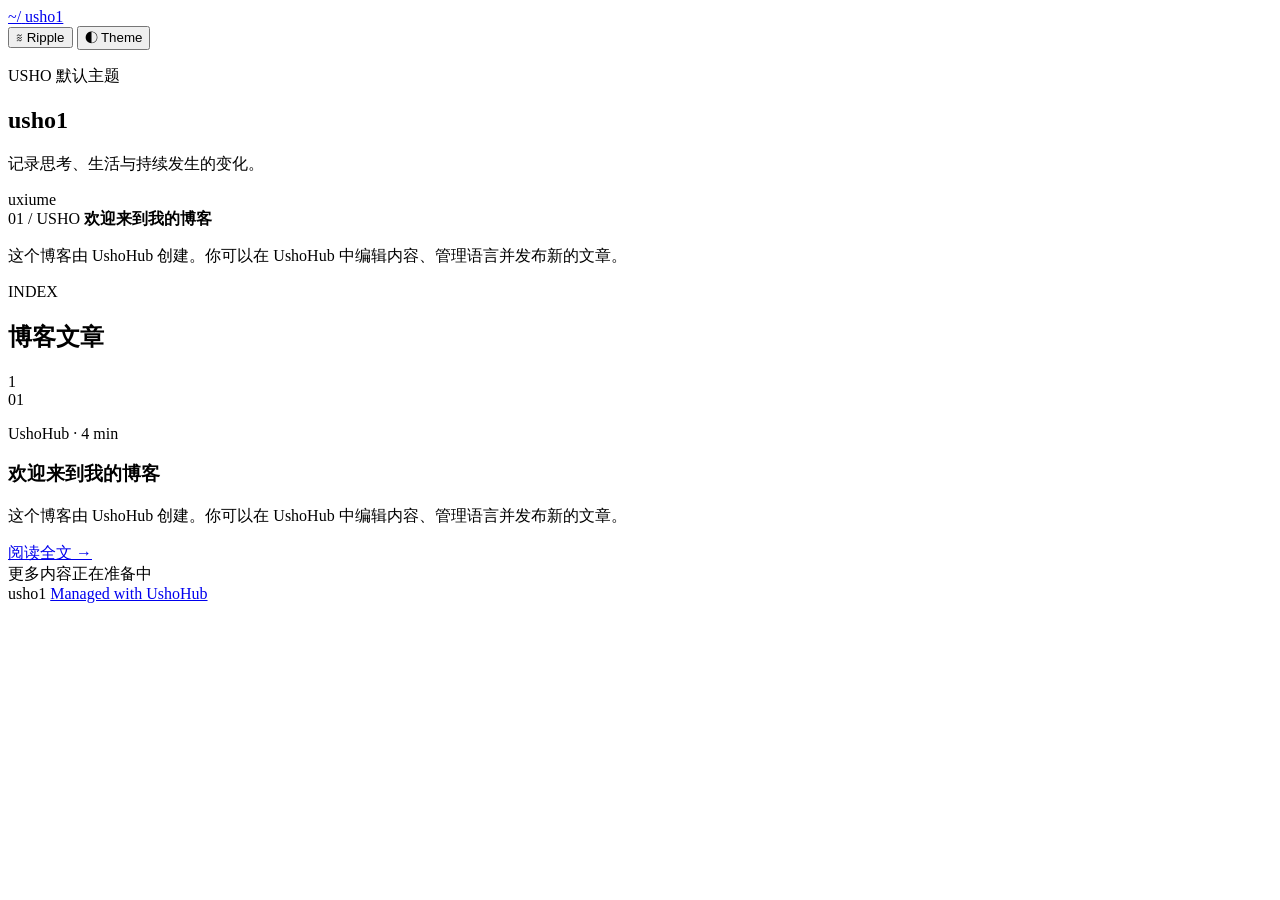
==== index.html @ b520583d "ushohub update" ====
<!doctype html>
<html lang="zh-CN">
  <head>
    <meta charset="utf-8" />
    <meta name="viewport" content="width=device-width, initial-scale=1" />
    <meta name="color-scheme" content="dark light" />
    <meta name="theme-color" content="#08141d" />
    <title>usho1</title>
    <meta name="description" content="记录思考、生活与持续发生的变化。" />
    <link rel="stylesheet" href="./assets/usho-default.css" />
    <script>
      (function () {
        var saved = localStorage.getItem("usho-color-mode") || "system";
        var dark = saved === "dark" || (saved === "system" && matchMedia("(prefers-color-scheme: dark)").matches);
        document.documentElement.dataset.theme = dark ? "dark" : "light";
        document.documentElement.dataset.mode = saved;
      })();
    </script>
  </head>
  <body>
    <div class="water-layer" aria-hidden="true"></div>
    <header class="site-header">
      <a class="brand" href="./" aria-label="usho1">
        <span class="brand-mark">~/</span>
        <span>usho1</span>
      </a>
      <div class="header-actions">
        <button id="ripple-toggle" type="button" aria-label="切换水波纹">≋ <span>Ripple</span></button>
        <button id="theme-toggle" type="button" aria-label="切换颜色模式">◐ <span>Theme</span></button>
      </div>
    </header>

    <main>
      <section class="hero">
        <div class="hero-copy">
          <p class="eyebrow">USHO 默认主题</p>
          <h1>usho1</h1>
          <p class="intro">记录思考、生活与持续发生的变化。</p>
          <div class="author"><span></span>uxiume</div>
        </div>
        <aside class="hero-preview">
          <span>01 / USHO</span>
          <strong>欢迎来到我的博客</strong>
          <p>这个博客由 UshoHub 创建。你可以在 UshoHub 中编辑内容、管理语言并发布新的文章。</p>
        </aside>
      </section>

      <section class="writing">
        <div class="section-heading">
          <div>
            <p class="eyebrow">INDEX</p>
            <h2>博客文章</h2>
          </div>
          <span>1</span>
        </div>
        <article class="post-card">
          <div class="post-index">01</div>
          <div>
            <p class="post-meta">UshoHub · 4 min</p>
            <h3>欢迎来到我的博客</h3>
            <p>这个博客由 UshoHub 创建。你可以在 UshoHub 中编辑内容、管理语言并发布新的文章。</p>
          </div>
          <a href="./posts/welcome/">阅读全文 →</a>
        </article>
        <div class="empty-note">更多内容正在准备中</div>
      </section>
    </main>

    <footer>
      <span>usho1</span>
      <a href="https://uxiume.github.io/usho/" rel="noreferrer">Managed with UshoHub</a>
    </footer>
    <script src="./assets/usho-default.js"></script>
  </body>
</html>
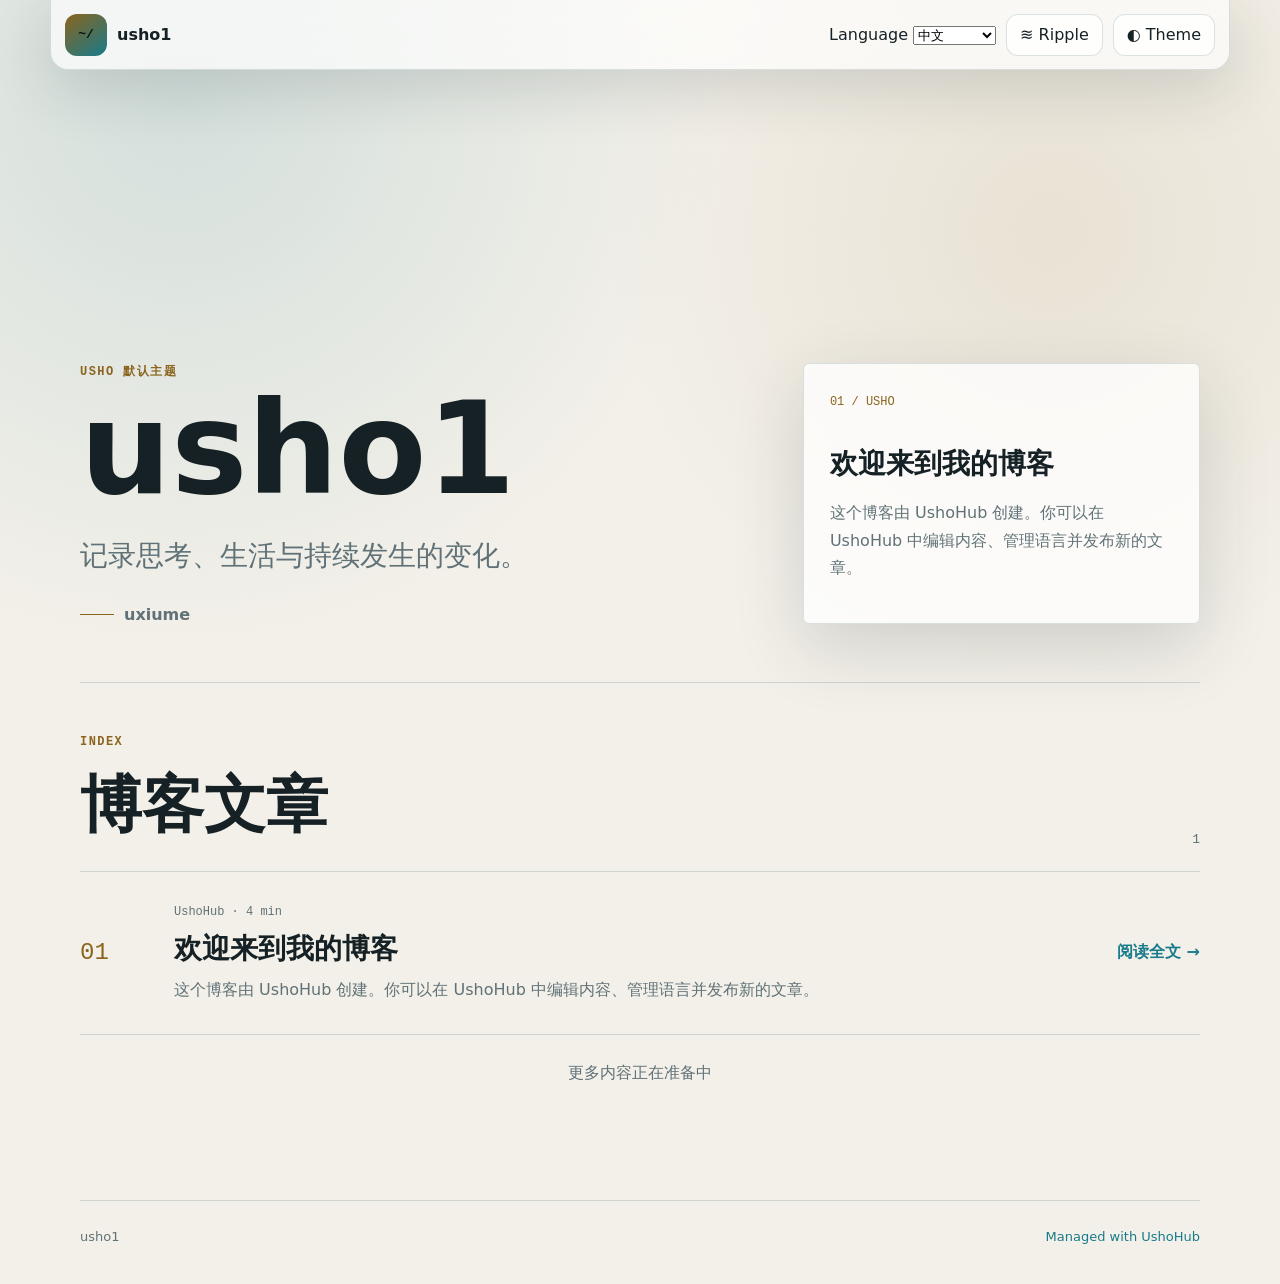
==== commit ad7f3c45: "ushohub update" ====
--- a/index.html
+++ b/index.html
@@ -25,23 +25,27 @@
         <span>usho1</span>
       </a>
       <div class="header-actions">
-        <button id="ripple-toggle" type="button" aria-label="切换水波纹">≋ <span>Ripple</span></button>
-        <button id="theme-toggle" type="button" aria-label="切换颜色模式">◐ <span>Theme</span></button>
+        <label class="language-control">
+          <span class="sr-only">Language</span>
+          <select id="language-select" aria-label="Language"><option value="zh-CN" selected>中文</option><option value="en">English</option><option value="ja">日本語</option><option value="ko">한국어</option><option value="fr">Français</option><option value="de">Deutsch</option><option value="es">Español</option><option value="pt">Português</option><option value="ru">Русский</option><option value="ar">العربية</option></select>
+        </label>
+        <button id="ripple-toggle" type="button" aria-label="切换水波纹">≋ <span id="ripple-label">Ripple</span></button>
+        <button id="theme-toggle" type="button" aria-label="切换颜色模式">◐ <span id="theme-label">Theme</span></button>
       </div>
     </header>
 
     <main>
       <section class="hero">
         <div class="hero-copy">
-          <p class="eyebrow">USHO 默认主题</p>
+          <p class="eyebrow" data-i18n="eyebrow">USHO 默认主题</p>
           <h1>usho1</h1>
-          <p class="intro">记录思考、生活与持续发生的变化。</p>
+          <p class="intro" data-i18n="intro">记录思考、生活与持续发生的变化。</p>
           <div class="author"><span></span>uxiume</div>
         </div>
         <aside class="hero-preview">
           <span>01 / USHO</span>
-          <strong>欢迎来到我的博客</strong>
-          <p>这个博客由 UshoHub 创建。你可以在 UshoHub 中编辑内容、管理语言并发布新的文章。</p>
+          <strong data-i18n="welcome">欢迎来到我的博客</strong>
+          <p data-i18n="excerpt">这个博客由 UshoHub 创建。你可以在 UshoHub 中编辑内容、管理语言并发布新的文章。</p>
         </aside>
       </section>
 
@@ -49,7 +53,7 @@
         <div class="section-heading">
           <div>
             <p class="eyebrow">INDEX</p>
-            <h2>博客文章</h2>
+            <h2 data-i18n="latest">博客文章</h2>
           </div>
           <span>1</span>
         </div>
@@ -57,12 +61,12 @@
           <div class="post-index">01</div>
           <div>
             <p class="post-meta">UshoHub · 4 min</p>
-            <h3>欢迎来到我的博客</h3>
-            <p>这个博客由 UshoHub 创建。你可以在 UshoHub 中编辑内容、管理语言并发布新的文章。</p>
+            <h3 data-i18n="welcome">欢迎来到我的博客</h3>
+            <p data-i18n="excerpt">这个博客由 UshoHub 创建。你可以在 UshoHub 中编辑内容、管理语言并发布新的文章。</p>
           </div>
-          <a href="./posts/welcome/">阅读全文 →</a>
+          <a href="./posts/welcome/"><span data-i18n="read">阅读全文</span> →</a>
         </article>
-        <div class="empty-note">更多内容正在准备中</div>
+        <div class="empty-note" data-i18n="empty">更多内容正在准备中</div>
       </section>
     </main>
 
--- a/assets/usho-default.css
+++ b/assets/usho-default.css
@@ -0,0 +1,110 @@
+:root {
+  color-scheme: dark;
+  --bg: #05090d;
+  --panel: rgba(10, 22, 31, 0.78);
+  --panel-strong: #0b1821;
+  --text: #eaf5f6;
+  --muted: #91a8ad;
+  --line: rgba(148, 211, 218, 0.18);
+  --accent: #d8b66f;
+  --cyan: #69d8e7;
+  --shadow: rgba(0, 0, 0, 0.42);
+}
+
+:root[data-theme="light"] {
+  color-scheme: light;
+  --bg: #f3f0e9;
+  --panel: rgba(255, 255, 255, 0.76);
+  --panel-strong: #ffffff;
+  --text: #152125;
+  --muted: #607277;
+  --line: rgba(33, 78, 85, 0.16);
+  --accent: #8b641e;
+  --cyan: #187b8b;
+  --shadow: rgba(26, 46, 50, 0.16);
+}
+
+* { box-sizing: border-box; }
+html { min-height: 100%; background: var(--bg); }
+body {
+  min-height: 100vh;
+  margin: 0;
+  background:
+    radial-gradient(circle at 14% 8%, color-mix(in srgb, var(--cyan) 14%, transparent), transparent 34%),
+    radial-gradient(circle at 82% 18%, color-mix(in srgb, var(--accent) 10%, transparent), transparent 30%),
+    var(--bg);
+  color: var(--text);
+  font-family: Inter, ui-sans-serif, system-ui, -apple-system, BlinkMacSystemFont, "Segoe UI", sans-serif;
+  letter-spacing: 0;
+}
+
+a { color: inherit; text-decoration: none; }
+button { font: inherit; }
+.water-layer { position: fixed; inset: 0; z-index: 0; pointer-events: none; overflow: hidden; }
+.water-layer i { position: absolute; width: 18px; aspect-ratio: 1; border: 1px solid color-mix(in srgb, var(--cyan) 38%, transparent); border-radius: 50%; transform: translate(-50%, -50%); animation: ripple 1.4s ease-out forwards; }
+@keyframes ripple { to { width: 220px; opacity: 0; } }
+
+.site-header, main, footer { position: relative; z-index: 1; }
+.site-header {
+  position: sticky;
+  top: 0;
+  z-index: 20;
+  display: flex;
+  align-items: center;
+  justify-content: space-between;
+  width: min(1180px, calc(100% - 28px));
+  min-height: 70px;
+  margin: 0 auto;
+  padding: 10px 14px;
+  border: 1px solid var(--line);
+  border-top: 0;
+  border-radius: 0 0 18px 18px;
+  background: color-mix(in srgb, var(--panel) 88%, transparent);
+  box-shadow: 0 18px 60px var(--shadow);
+  backdrop-filter: blur(20px);
+}
+.brand, .header-actions { display: flex; align-items: center; gap: 10px; }
+.brand { font-weight: 850; }
+.brand-mark { display: grid; width: 42px; height: 42px; place-items: center; border-radius: 12px; background: linear-gradient(145deg, var(--accent), var(--cyan)); color: #071015; font-family: monospace; }
+.header-actions button { min-height: 42px; padding: 0 13px; border: 1px solid var(--line); border-radius: 12px; background: var(--panel); color: var(--text); cursor: pointer; }
+
+main { width: min(1120px, calc(100% - 36px)); margin: 0 auto; }
+.hero { display: grid; grid-template-columns: minmax(0, 1.4fr) minmax(280px, 0.8fr); gap: 28px; align-items: end; min-height: 68vh; padding: 82px 0 58px; }
+.eyebrow { margin: 0 0 14px; color: var(--accent); font-family: ui-monospace, monospace; font-size: 12px; font-weight: 800; letter-spacing: 0.12em; text-transform: uppercase; }
+.hero h1 { max-width: 840px; margin: 0; font-size: clamp(58px, 10vw, 132px); line-height: 0.86; overflow-wrap: anywhere; }
+.intro { max-width: 680px; margin: 30px 0 0; color: var(--muted); font-size: clamp(18px, 2.4vw, 28px); line-height: 1.55; }
+.author { display: flex; gap: 10px; align-items: center; margin-top: 28px; color: var(--muted); font-weight: 700; }
+.author span { width: 34px; height: 1px; background: var(--accent); }
+.hero-preview { padding: 26px; border: 1px solid var(--line); border-radius: 6px; background: var(--panel); box-shadow: 0 24px 70px var(--shadow); }
+.hero-preview span, .post-meta { color: var(--accent); font-family: monospace; font-size: 12px; }
+.hero-preview strong { display: block; margin: 36px 0 12px; font-size: 28px; }
+.hero-preview p, .post-card p { color: var(--muted); line-height: 1.7; }
+
+.writing { padding: 52px 0 88px; border-top: 1px solid var(--line); }
+.section-heading { display: flex; align-items: end; justify-content: space-between; margin-bottom: 24px; }
+.section-heading h2 { margin: 0; font-size: clamp(34px, 5vw, 62px); }
+.section-heading > span { color: var(--muted); font-family: monospace; }
+.post-card { display: grid; grid-template-columns: 70px minmax(0, 1fr) auto; gap: 24px; align-items: center; padding: 30px 0; border-top: 1px solid var(--line); border-bottom: 1px solid var(--line); }
+.post-index { color: var(--accent); font-family: monospace; font-size: 24px; }
+.post-card h3 { margin: 8px 0; font-size: 28px; }
+.post-card p { margin: 0; }
+.post-card a { color: var(--cyan); font-weight: 800; }
+.empty-note { padding: 28px 0; color: var(--muted); text-align: center; }
+
+.article-shell { width: min(840px, calc(100% - 36px)); padding: 54px 0 90px; }
+.back-link { display: inline-flex; margin-bottom: 70px; color: var(--muted); }
+.article-body { padding: clamp(28px, 6vw, 70px); border: 1px solid var(--line); background: var(--panel); box-shadow: 0 30px 90px var(--shadow); }
+.article-body h1 { margin: 0 0 30px; font-size: clamp(42px, 7vw, 76px); line-height: 1; }
+.article-body > p:last-child { color: var(--muted); font-size: 20px; line-height: 1.8; }
+
+footer { display: flex; justify-content: space-between; width: min(1120px, calc(100% - 36px)); margin: 0 auto; padding: 28px 0 40px; border-top: 1px solid var(--line); color: var(--muted); font-size: 13px; }
+footer a { color: var(--cyan); }
+
+@media (max-width: 760px) {
+  .header-actions button span, .brand > span:last-child { display: none; }
+  .hero { grid-template-columns: 1fr; min-height: auto; padding-top: 64px; }
+  .hero h1 { font-size: clamp(52px, 18vw, 86px); }
+  .post-card { grid-template-columns: 44px minmax(0, 1fr); }
+  .post-card a { grid-column: 2; }
+  footer { gap: 18px; flex-direction: column; }
+}
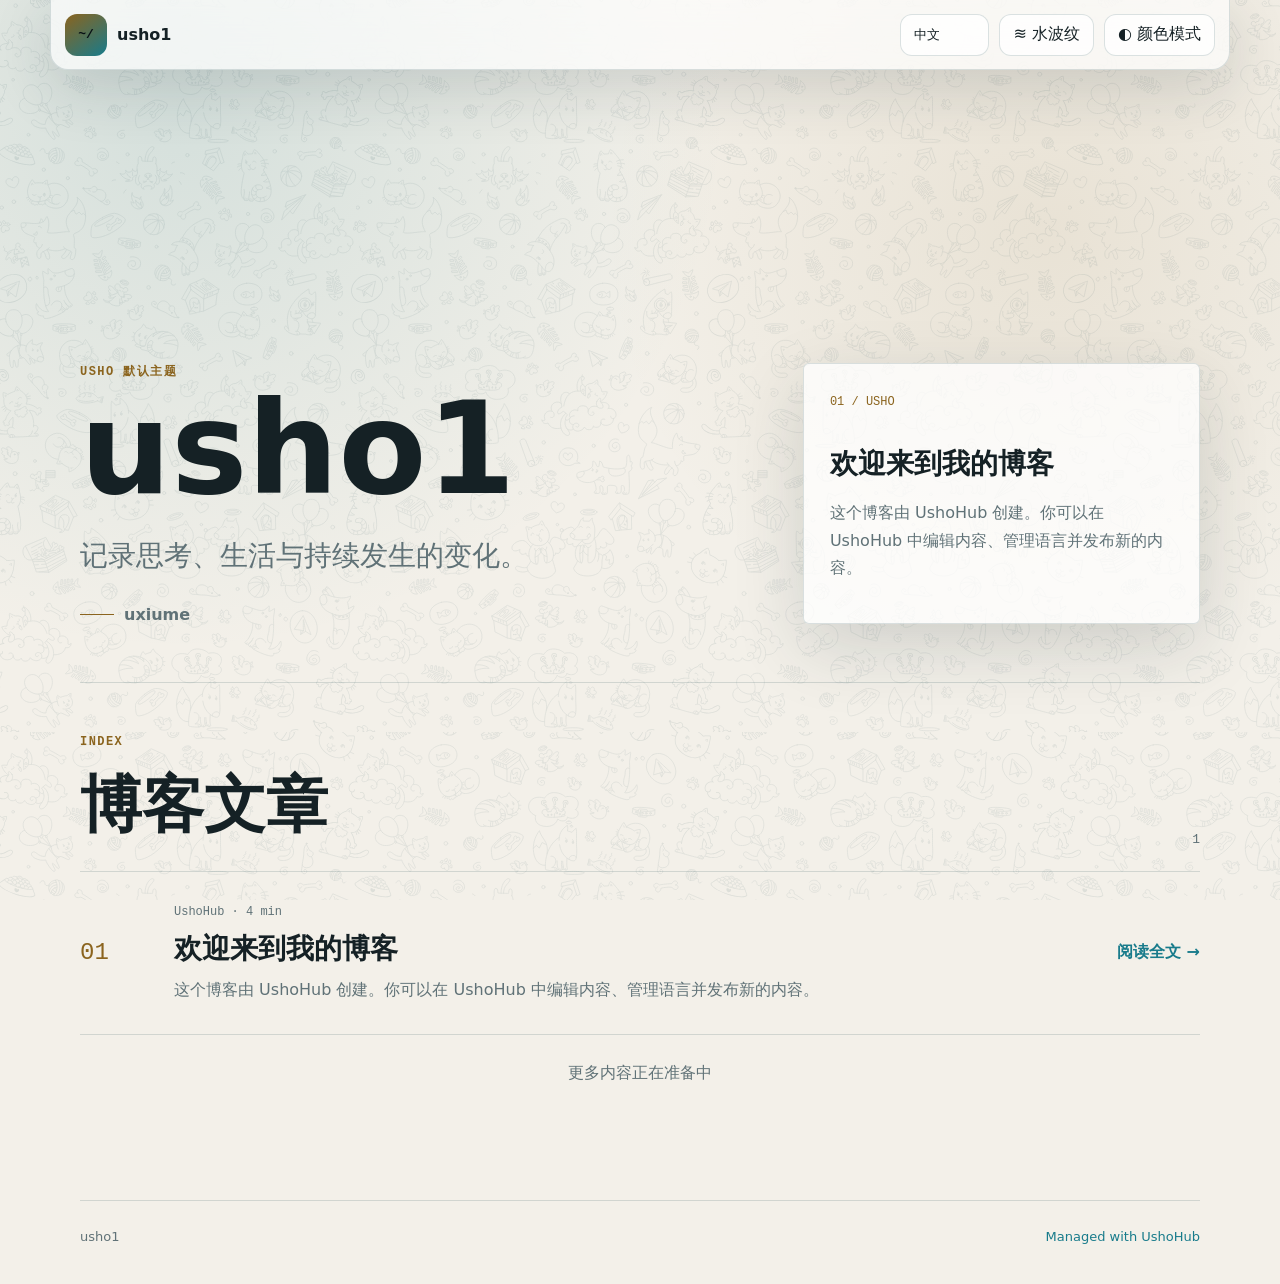
==== commit 89b2288e: "ushohub update" ====
--- a/index.html
+++ b/index.html
@@ -18,7 +18,6 @@
     </script>
   </head>
   <body>
-    <div class="water-layer" aria-hidden="true"></div>
     <header class="site-header">
       <a class="brand" href="./" aria-label="usho1">
         <span class="brand-mark">~/</span>
@@ -75,5 +74,6 @@
       <a href="https://uxiume.github.io/usho/" rel="noreferrer">Managed with UshoHub</a>
     </footer>
     <script src="./assets/usho-default.js"></script>
+    <script src="./assets/usho-water-ripple.js"></script>
   </body>
 </html>
--- a/assets/usho-default.css
+++ b/assets/usho-default.css
@@ -38,8 +38,27 @@
   letter-spacing: 0;
 }
 
+body::before {
+  position: fixed;
+  inset: 0;
+  z-index: 0;
+  background-image: url("./tg-pattern.svg");
+  background-repeat: repeat;
+  background-size: 356px 732px;
+  content: "";
+  opacity: 0.14;
+  pointer-events: none;
+  filter: invert(83%) sepia(20%) saturate(1120%) hue-rotate(142deg) brightness(92%);
+}
+
+:root[data-theme="light"] body::before {
+  opacity: 0.1;
+  filter: invert(30%) sepia(18%) saturate(950%) hue-rotate(142deg) brightness(86%);
+}
+
 a { color: inherit; text-decoration: none; }
 button { font: inherit; }
+.sr-only { position: absolute; width: 1px; height: 1px; overflow: hidden; clip: rect(0, 0, 0, 0); white-space: nowrap; }
 .water-layer { position: fixed; inset: 0; z-index: 0; pointer-events: none; overflow: hidden; }
 .water-layer i { position: absolute; width: 18px; aspect-ratio: 1; border: 1px solid color-mix(in srgb, var(--cyan) 38%, transparent); border-radius: 50%; transform: translate(-50%, -50%); animation: ripple 1.4s ease-out forwards; }
 @keyframes ripple { to { width: 220px; opacity: 0; } }
@@ -66,7 +85,8 @@
 .brand, .header-actions { display: flex; align-items: center; gap: 10px; }
 .brand { font-weight: 850; }
 .brand-mark { display: grid; width: 42px; height: 42px; place-items: center; border-radius: 12px; background: linear-gradient(145deg, var(--accent), var(--cyan)); color: #071015; font-family: monospace; }
-.header-actions button { min-height: 42px; padding: 0 13px; border: 1px solid var(--line); border-radius: 12px; background: var(--panel); color: var(--text); cursor: pointer; }
+.header-actions button, .language-control select { min-height: 42px; padding: 0 13px; border: 1px solid var(--line); border-radius: 12px; background: var(--panel); color: var(--text); cursor: pointer; }
+.language-control select { max-width: 132px; appearance: none; }
 
 main { width: min(1120px, calc(100% - 36px)); margin: 0 auto; }
 .hero { display: grid; grid-template-columns: minmax(0, 1.4fr) minmax(280px, 0.8fr); gap: 28px; align-items: end; min-height: 68vh; padding: 82px 0 58px; }
